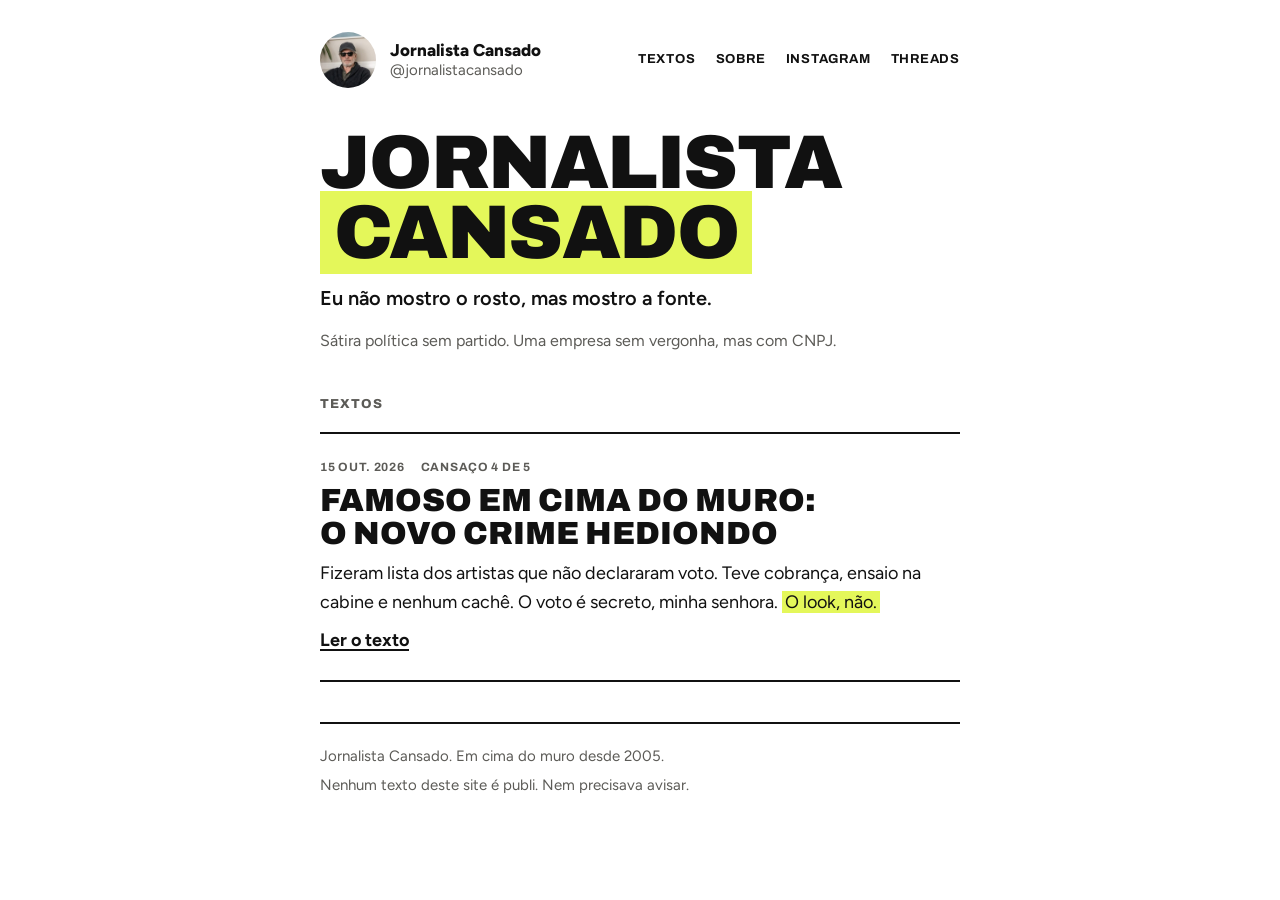
==== index.html @ 829d82f7 "Publica o site: home, sobre e o texto Famoso em cima do muro Co-Authored-By: Claude Opus 5.5 <norepl" ====
<!doctype html>
<html lang="pt-BR">
<head>
<meta charset="utf-8">
<meta name="viewport" content="width=device-width, initial-scale=1, viewport-fit=cover">
<title>Jornalista Cansado</title>
<meta name="description" content="Sátira política sem rosto e com fonte. Uma empresa sem vergonha, mas com CNPJ.">
<meta property="og:title" content="Jornalista Cansado">
<meta property="og:description" content="Eu não mostro o rosto, mas mostro a fonte.">
<meta property="og:type" content="website">
<link rel="icon" href="img/avatar.jpg">
<link rel="stylesheet" href="https://fonts.googleapis.com/css2?family=Archivo:wght@700;800;900&family=Figtree:wght@400;500;600;700;800&display=swap">
<link rel="stylesheet" href="style.css">
<style>:root { padding-top: env(safe-area-inset-top, 0px); padding-bottom: env(safe-area-inset-bottom, 0px); }</style>
</head>
<body>
<div class="wrap">
  <header class="topbar">
    <a class="byline" href="./">
      <img src="img/avatar.jpg" alt="Foto de perfil: homem de boné e óculos escuros">
      <span class="who">
        <span class="name">Jornalista Cansado</span>
        <span class="handle">@jornalistacansado</span>
      </span>
    </a>
    <nav class="nav" aria-label="Seções">
      <a href="./">Textos</a>
      <a href="sobre.html">Sobre</a>
      <a href="https://www.instagram.com/jornalistacansado/">Instagram</a>
      <a href="https://www.threads.com/@jornalistacansado">Threads</a>
    </nav>
  </header>

  <section class="hero" aria-labelledby="wordmark">
    <h1 class="wordmark" id="wordmark">Jornalista <mark>cansado</mark></h1>
    <p class="tagline">Eu não mostro o rosto, mas mostro a fonte.</p>
    <p class="fineprint">Sátira política sem partido. Uma empresa sem vergonha, mas com CNPJ.</p>
  </section>

  <section aria-labelledby="textos" style="display: flex; flex-direction: column; gap: 1rem;">
    <h2 class="section-label" id="textos">Textos</h2>
    <div class="entries">
      <article class="entry">
        <div class="meta"><span>15 out. 2026</span><span>Cansaço 4 de 5</span></div>
        <h2><a href="famoso-em-cima-do-muro.html">Famoso em cima do muro: o novo crime hediondo</a></h2>
        <p>Fizeram lista dos artistas que não declararam voto. Teve cobrança, ensaio na cabine e nenhum cachê. O voto é secreto, minha senhora. <mark>O look, não.</mark></p>
        <a class="readmore" href="famoso-em-cima-do-muro.html">Ler o texto</a>
      </article>
    </div>
  </section>

  <footer class="footer">
    <p>Jornalista Cansado. Em cima do muro desde 2005.</p>
    <p>Nenhum texto deste site é publi. Nem precisava avisar.</p>
  </footer>
</div>
</body>
</html>
---- style.css ----
/* Coluna única de leitura, como o bloco de um repórter: foto e nome no topo, textos empilhados, o grifo amarelo como único acento. */
:root {
  --bg: #FFFFFF;
  --fg: #111111;
  --muted: #5C5B57;
  --rule: #E3E1DB;
  --surface: #F6F5F1;
  --hl: #E4F75A;
  --hl-ink: #111111;
  --display: 'Archivo', 'Arial Narrow', Helvetica, sans-serif;
  --body: 'Figtree', 'Helvetica Neue', Arial, sans-serif;
  --measure: 40rem;
}
@media (prefers-color-scheme: dark) {
  :root:not([data-theme="light"]) {
    --bg: #141413;
    --fg: #EEEDE9;
    --muted: #A6A49E;
    --rule: #2C2B28;
    --surface: #1D1C1A;
    color-scheme: dark;
  }
}
:root[data-theme="dark"] {
  --bg: #141413;
  --fg: #EEEDE9;
  --muted: #A6A49E;
  --rule: #2C2B28;
  --surface: #1D1C1A;
  color-scheme: dark;
}

* { box-sizing: border-box; }
html { -webkit-text-size-adjust: 100%; }
body {
  margin: 0;
  background: var(--bg);
  color: var(--fg);
  font-family: var(--body);
  font-size: 1.125rem;
  line-height: 1.65;
}
a { color: inherit; text-decoration-thickness: 2px; text-underline-offset: 3px; }
a:hover { text-decoration-color: var(--muted); }
a:focus-visible, button:focus-visible {
  outline: 3px solid var(--fg);
  outline-offset: 3px;
  border-radius: 4px;
}
mark {
  background: var(--hl);
  color: var(--hl-ink);
  padding: 0 0.18em;
  -webkit-box-decoration-break: clone;
  box-decoration-break: clone;
}
s { text-decoration-thickness: 3px; }

.wrap {
  max-width: calc(var(--measure) + 32px);
  margin: 0 auto;
  padding-left: max(16px, env(safe-area-inset-left, 0px));
  padding-right: max(16px, env(safe-area-inset-right, 0px));
  padding-block: 2rem 4rem;
  display: flex;
  flex-direction: column;
  gap: 2.5rem;
}

/* Perfil */
.byline {
  display: flex;
  align-items: center;
  gap: 0.875rem;
  text-decoration: none;
}
.byline img {
  width: 56px;
  height: 56px;
  border-radius: 50%;
  object-fit: cover;
  flex-shrink: 0;
}
.byline .who { display: flex; flex-direction: column; line-height: 1.25; min-width: 0; }
.byline .name { font-weight: 800; font-size: 1.0625rem; }
.byline .handle { color: var(--muted); font-size: 0.9375rem; }

.topbar {
  display: flex;
  flex-wrap: wrap;
  align-items: center;
  justify-content: space-between;
  gap: 1rem;
}
.nav {
  display: flex;
  flex-wrap: wrap;
  gap: 0.25rem 1.25rem;
  font-family: var(--display);
  font-weight: 700;
  font-size: 0.8125rem;
  letter-spacing: 0.06em;
  text-transform: uppercase;
}
.nav a { text-decoration: none; }
.nav a:hover { text-decoration: underline; }

/* Capa */
.hero { display: flex; flex-direction: column; gap: 1rem; }
.wordmark {
  margin: 0;
  font-family: var(--display);
  font-weight: 900;
  font-size: clamp(2.6rem, 11vw, 4.75rem);
  line-height: 0.92;
  letter-spacing: -0.02em;
  text-transform: uppercase;
  text-wrap: balance;
}
.tagline {
  margin: 0;
  font-size: 1.25rem;
  font-weight: 600;
  line-height: 1.4;
}
.fineprint { margin: 0; color: var(--muted); font-size: 1rem; }

/* Lista de textos */
.section-label {
  margin: 0;
  font-family: var(--display);
  font-weight: 800;
  font-size: 0.8125rem;
  letter-spacing: 0.08em;
  text-transform: uppercase;
  color: var(--muted);
}
.entries { display: flex; flex-direction: column; }
.entry {
  display: flex;
  flex-direction: column;
  gap: 0.5rem;
  padding-block: 1.5rem;
  border-top: 2px solid var(--fg);
}
.entry:last-child { border-bottom: 2px solid var(--fg); }
.entry h2 {
  margin: 0;
  font-family: var(--display);
  font-weight: 900;
  font-size: clamp(1.5rem, 5.5vw, 2rem);
  line-height: 1.02;
  text-transform: uppercase;
  text-wrap: balance;
}
.entry h2 a { text-decoration: none; }
.entry h2 a:hover { text-decoration: underline; text-decoration-thickness: 3px; }
.entry p { margin: 0; }
.meta {
  display: flex;
  flex-wrap: wrap;
  gap: 0.25rem 1rem;
  font-family: var(--display);
  font-weight: 700;
  font-size: 0.75rem;
  letter-spacing: 0.06em;
  text-transform: uppercase;
  color: var(--muted);
}
.readmore { font-weight: 700; }

/* Texto */
.post-head { display: flex; flex-direction: column; gap: 0.875rem; }
.post-title {
  margin: 0;
  font-family: var(--display);
  font-weight: 900;
  font-size: clamp(2rem, 8vw, 3.25rem);
  line-height: 0.98;
  letter-spacing: -0.01em;
  text-transform: uppercase;
  text-wrap: balance;
}
.article { display: flex; flex-direction: column; gap: 1.25rem; }
.article p { margin: 0; }
.article ul {
  margin: 0;
  padding: 0;
  list-style: none;
  display: flex;
  flex-direction: column;
  border-top: 2px solid var(--fg);
}
.article li {
  padding-block: 0.75rem;
  border-bottom: 1px solid var(--rule);
}
.article li strong {
  font-family: var(--display);
  font-weight: 800;
  font-size: 0.8125rem;
  letter-spacing: 0.06em;
  text-transform: uppercase;
  display: block;
}
.prints { margin: 0; display: flex; flex-direction: column; gap: 0.5rem; }
.prints .pair {
  display: grid;
  grid-template-columns: repeat(2, minmax(0, 1fr));
  gap: 0.75rem;
}
.prints img {
  width: 100%;
  max-width: 100%;
  aspect-ratio: 438 / 450;
  object-fit: cover;
  display: block;
  border: 1px solid var(--rule);
}
.prints figcaption { font-size: 0.875rem; color: var(--muted); }

.signature {
  margin: 0;
  font-family: var(--display);
  font-weight: 800;
  font-size: 1rem;
}
.ps {
  margin: 0;
  padding-top: 1.25rem;
  border-top: 1px solid var(--rule);
  font-style: italic;
}
.sources { display: flex; flex-direction: column; gap: 0.5rem; }
.sources ol {
  margin: 0;
  padding-left: 1.25rem;
  font-size: 0.9375rem;
  color: var(--muted);
  display: flex;
  flex-direction: column;
  gap: 0.25rem;
}
.sources a { color: var(--fg); }

.share { display: flex; flex-wrap: wrap; gap: 0.75rem; align-items: center; }
.btn {
  font: inherit;
  font-weight: 700;
  font-size: 1rem;
  color: var(--fg);
  background: transparent;
  border: 2px solid var(--fg);
  border-radius: 999px;
  padding: 0.55rem 1.1rem;
  cursor: pointer;
  text-decoration: none;
  line-height: 1.3;
}
.btn:hover { background: var(--surface); }
.btn.primary { background: var(--hl); color: var(--hl-ink); border-color: var(--hl); }
.btn.primary:hover { filter: brightness(0.96); }
.share-status { font-size: 0.9375rem; color: var(--muted); }

.rules { margin: 0; padding-left: 1.25rem; display: flex; flex-direction: column; gap: 0.5rem; }

.footer {
  border-top: 2px solid var(--fg);
  padding-top: 1.25rem;
  display: flex;
  flex-direction: column;
  gap: 0.25rem;
  font-size: 0.9375rem;
  color: var(--muted);
}
.footer p { margin: 0; }

@media (prefers-reduced-motion: reduce) {
  * { scroll-behavior: auto !important; transition: none !important; }
}
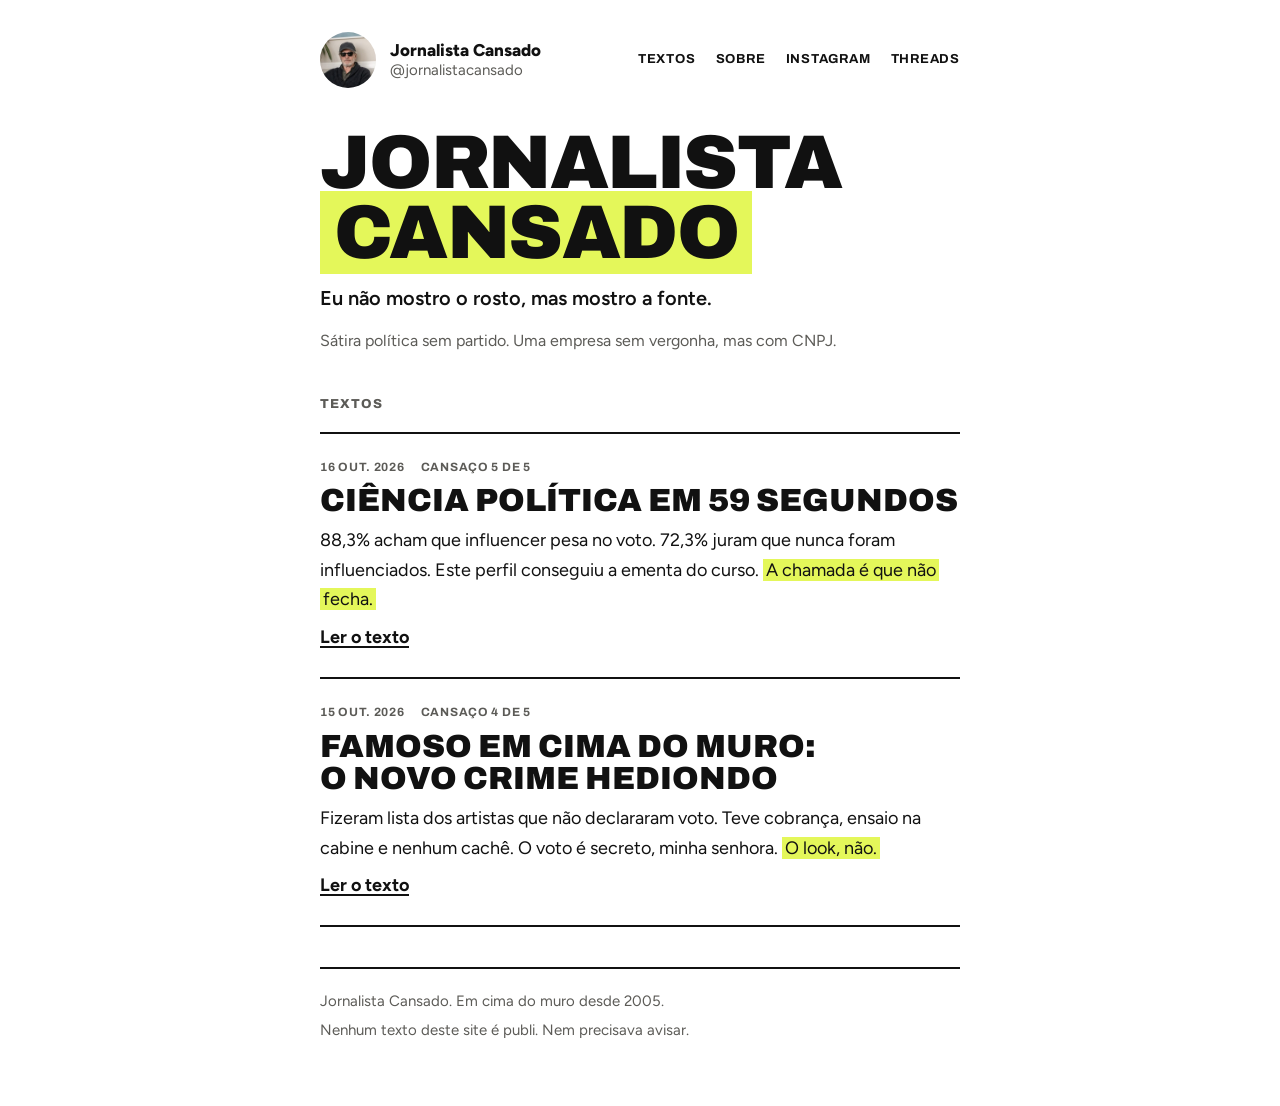
==== commit 983518ed: "Publica o texto Ciência política em 59 segundos Co-Authored-By: Claude Opus 5.5 <noreply@anthropic.c" ====
--- a/index.html
+++ b/index.html
@@ -41,6 +41,12 @@
     <h2 class="section-label" id="textos">Textos</h2>
     <div class="entries">
       <article class="entry">
+        <div class="meta"><span>16 out. 2026</span><span>Cansaço 5 de 5</span></div>
+        <h2><a href="ciencia-politica-em-59-segundos.html">Ciência política em 59 segundos</a></h2>
+        <p>88,3% acham que influencer pesa no voto. 72,3% juram que nunca foram influenciados. Este perfil conseguiu a ementa do curso. <mark>A chamada é que não fecha.</mark></p>
+        <a class="readmore" href="ciencia-politica-em-59-segundos.html">Ler o texto</a>
+      </article>
+      <article class="entry">
         <div class="meta"><span>15 out. 2026</span><span>Cansaço 4 de 5</span></div>
         <h2><a href="famoso-em-cima-do-muro.html">Famoso em cima do muro: o novo crime hediondo</a></h2>
         <p>Fizeram lista dos artistas que não declararam voto. Teve cobrança, ensaio na cabine e nenhum cachê. O voto é secreto, minha senhora. <mark>O look, não.</mark></p>
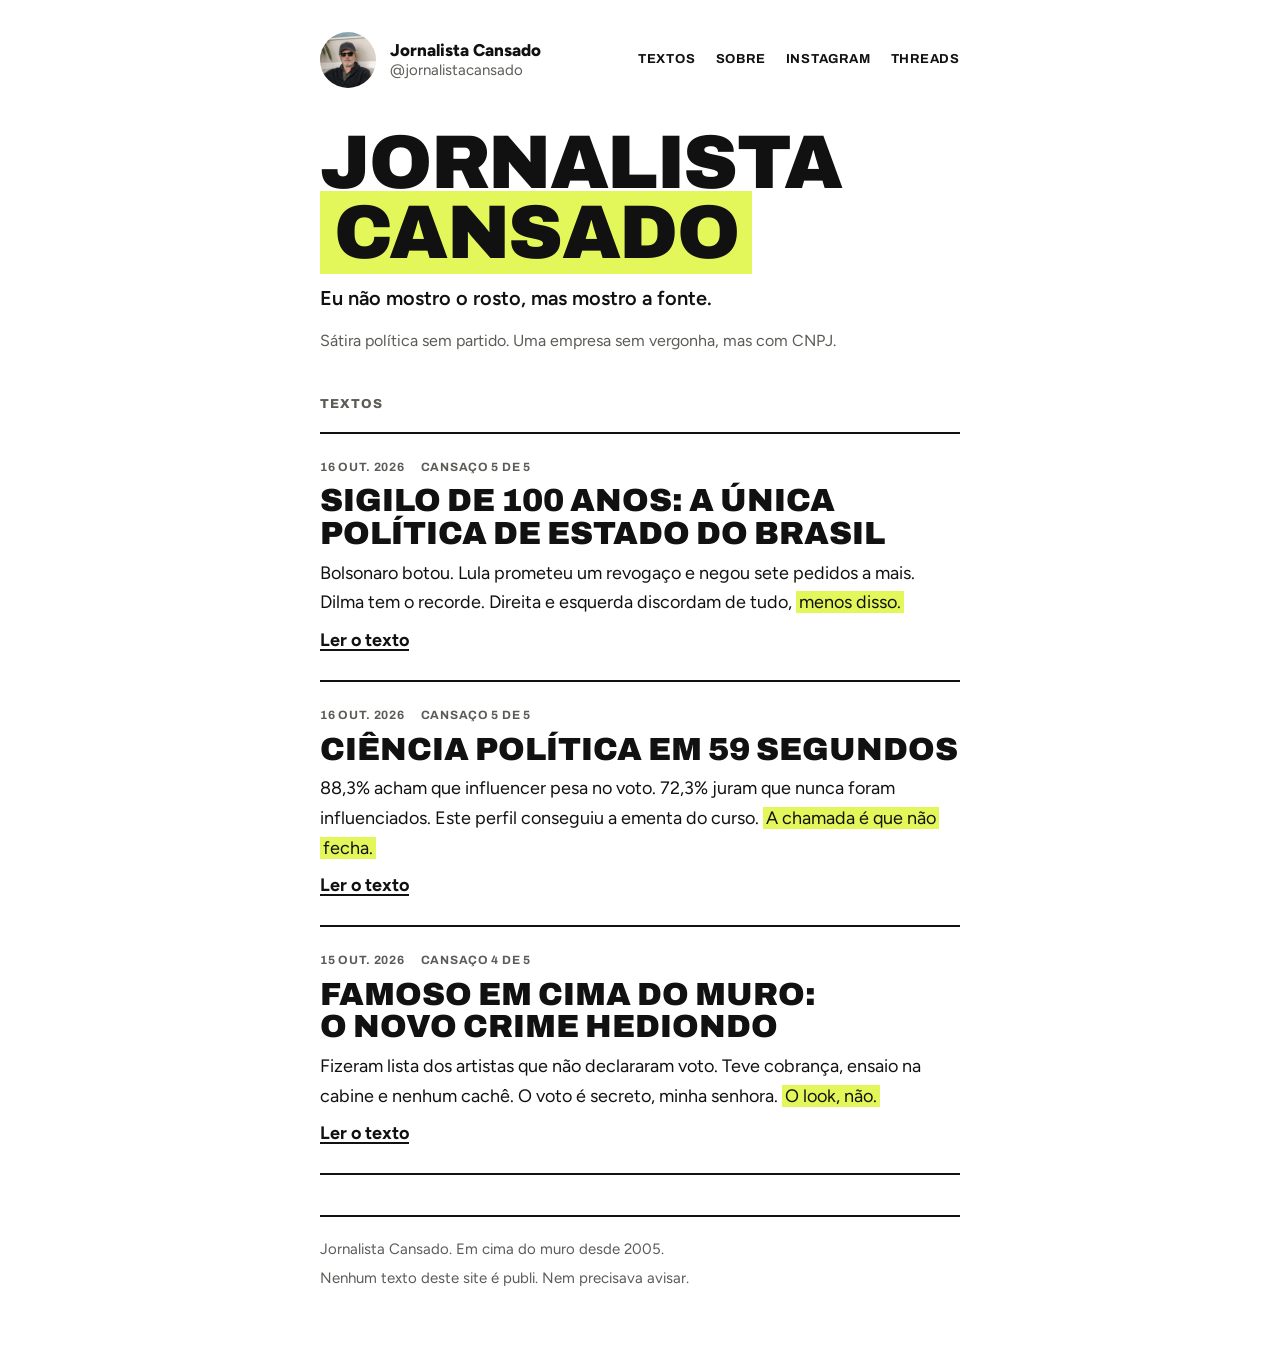
==== commit 7cc06d29: "Publica o texto Sigilo de 100 anos Co-Authored-By: Claude Opus 5.5 <noreply@anthropic.com> Claude-Se" ====
--- a/index.html
+++ b/index.html
@@ -42,6 +42,12 @@
     <div class="entries">
       <article class="entry">
         <div class="meta"><span>16 out. 2026</span><span>Cansaço 5 de 5</span></div>
+        <h2><a href="sigilo-de-100-anos.html">Sigilo de 100 anos: a única política de Estado do Brasil</a></h2>
+        <p>Bolsonaro botou. Lula prometeu um revogaço e negou sete pedidos a mais. Dilma tem o recorde. Direita e esquerda discordam de tudo, <mark>menos disso.</mark></p>
+        <a class="readmore" href="sigilo-de-100-anos.html">Ler o texto</a>
+      </article>
+      <article class="entry">
+        <div class="meta"><span>16 out. 2026</span><span>Cansaço 5 de 5</span></div>
         <h2><a href="ciencia-politica-em-59-segundos.html">Ciência política em 59 segundos</a></h2>
         <p>88,3% acham que influencer pesa no voto. 72,3% juram que nunca foram influenciados. Este perfil conseguiu a ementa do curso. <mark>A chamada é que não fecha.</mark></p>
         <a class="readmore" href="ciencia-politica-em-59-segundos.html">Ler o texto</a>
